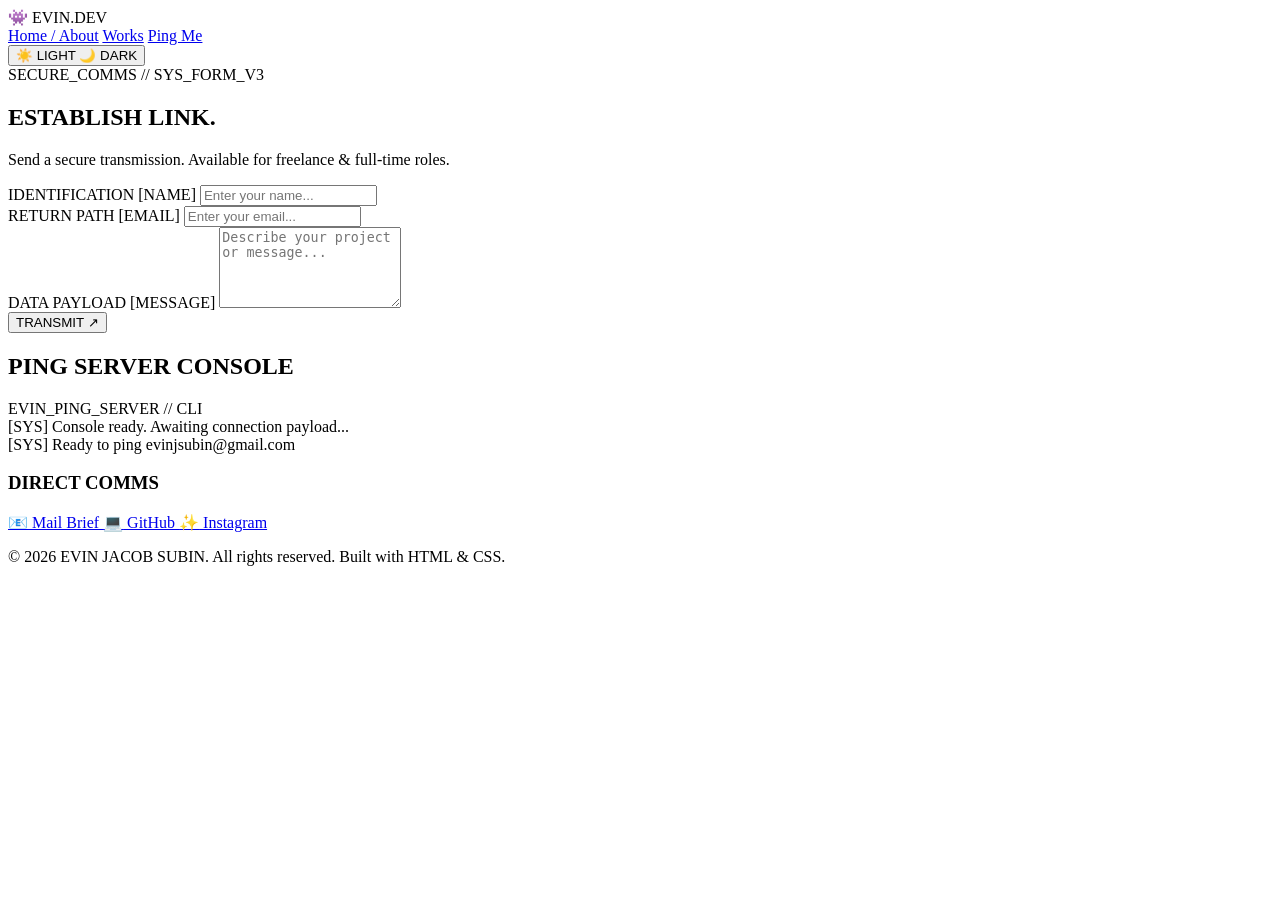
==== contact.html @ 0e0e9203 "feat: build index, projects and contact page structures" ====
<!DOCTYPE html>
<html lang="en">
<head>
  <meta charset="UTF-8">
  <meta name="viewport" content="width=device-width, initial-scale=1.0">
  <title>Contact | Evin Jacob Subin</title>
  <link rel="preconnect" href="https://fonts.googleapis.com">
  <link rel="preconnect" href="https://fonts.gstatic.com" crossorigin>
  <link href="https://fonts.googleapis.com/css2?family=Outfit:wght@400;700;900&family=VT323&display=swap" rel="stylesheet">
  <link rel="stylesheet" href="style.css">
</head>
<body>
  <div class="scanlines"></div>

  <!-- Header Navigation -->
  <header class="main-header">
    <div class="header-logo">
      <span class="logo-symbol">👾</span> EVIN.DEV
    </div>
    <nav class="nav-menu">
      <a href="index.html" class="nav-link">Home / About</a>
      <a href="projects.html" class="nav-link">Works</a>
      <a href="contact.html" class="nav-link active">Ping Me</a>
    </nav>
    <button id="theme-toggle" class="theme-btn" aria-label="Toggle visual mode">
      <span class="theme-icon-light">☀️ LIGHT</span>
      <span class="theme-icon-dark">🌙 DARK</span>
    </button>
  </header>

  <!-- Contact Container -->
  <main class="content-container">
    <div class="contact-grid">
      
      <!-- Contact Form Column -->
      <section class="form-section">
        <div class="status-sticker">
          SECURE_COMMS // SYS_FORM_V3
        </div>
        <h1 class="page-title text-glow">ESTABLISH LINK.</h1>
        <p class="page-subtitle">Send a secure transmission. Available for freelance & full-time roles.</p>
        
        <div class="contact-card">
          <form id="ping-form" class="ping-form">
            <div class="form-group">
              <label for="name" class="form-label">IDENTIFICATION [NAME]</label>
              <input type="text" id="name" name="name" required placeholder="Enter your name..." class="form-input">
            </div>

            <div class="form-group">
              <label for="email" class="form-label">RETURN PATH [EMAIL]</label>
              <input type="email" id="email" name="email" required placeholder="Enter your email..." class="form-input">
            </div>

            <div class="form-group">
              <label for="message" class="form-label">DATA PAYLOAD [MESSAGE]</label>
              <textarea id="message" name="message" required rows="5" placeholder="Describe your project or message..." class="form-textarea"></textarea>
            </div>

            <button type="submit" class="btn btn-submit w-full">
              TRANSMIT ↗
            </button>
          </form>
        </div>
      </section>

      <!-- Terminal Output / Status Column -->
      <section class="terminal-section">
        <h2 class="section-title">PING SERVER CONSOLE</h2>
        
        <div class="terminal-container">
          <div class="terminal-header">
            <span class="terminal-dot red"></span>
            <span class="terminal-dot yellow"></span>
            <span class="terminal-dot green"></span>
            <span class="terminal-title">EVIN_PING_SERVER // CLI</span>
          </div>
          <div class="terminal-body" id="terminal-body">
            <div class="terminal-line text-info">[SYS] Console ready. Awaiting connection payload...</div>
            <div class="terminal-line text-muted">[SYS] Ready to ping evinjsubin@gmail.com</div>
          </div>
        </div>

        <!-- Quick Links -->
        <div class="quick-links-card">
          <h3 class="links-title font-pixel">DIRECT COMMS</h3>
          <div class="links-grid">
            <a href="mailto:evinjsubin@gmail.com" class="link-item">
              <span class="link-icon">📧</span> Mail Brief
            </a>
            <a href="https://github.com/EVINJSUBIN" target="_blank" rel="noopener noreferrer" class="link-item">
              <span class="link-icon">💻</span> GitHub
            </a>
            <a href="https://www.instagram.com/e_v_i_n_j_s_u_b_i_n/" target="_blank" rel="noopener noreferrer" class="link-item">
              <span class="link-icon">✨</span> Instagram
            </a>
          </div>
        </div>
      </section>

    </div>
  </main>

  <footer class="main-footer">
    <p>&copy; 2026 EVIN JACOB SUBIN. All rights reserved. Built with HTML & CSS.</p>
  </footer>

  <script src="script.js"></script>
</body>
</html>
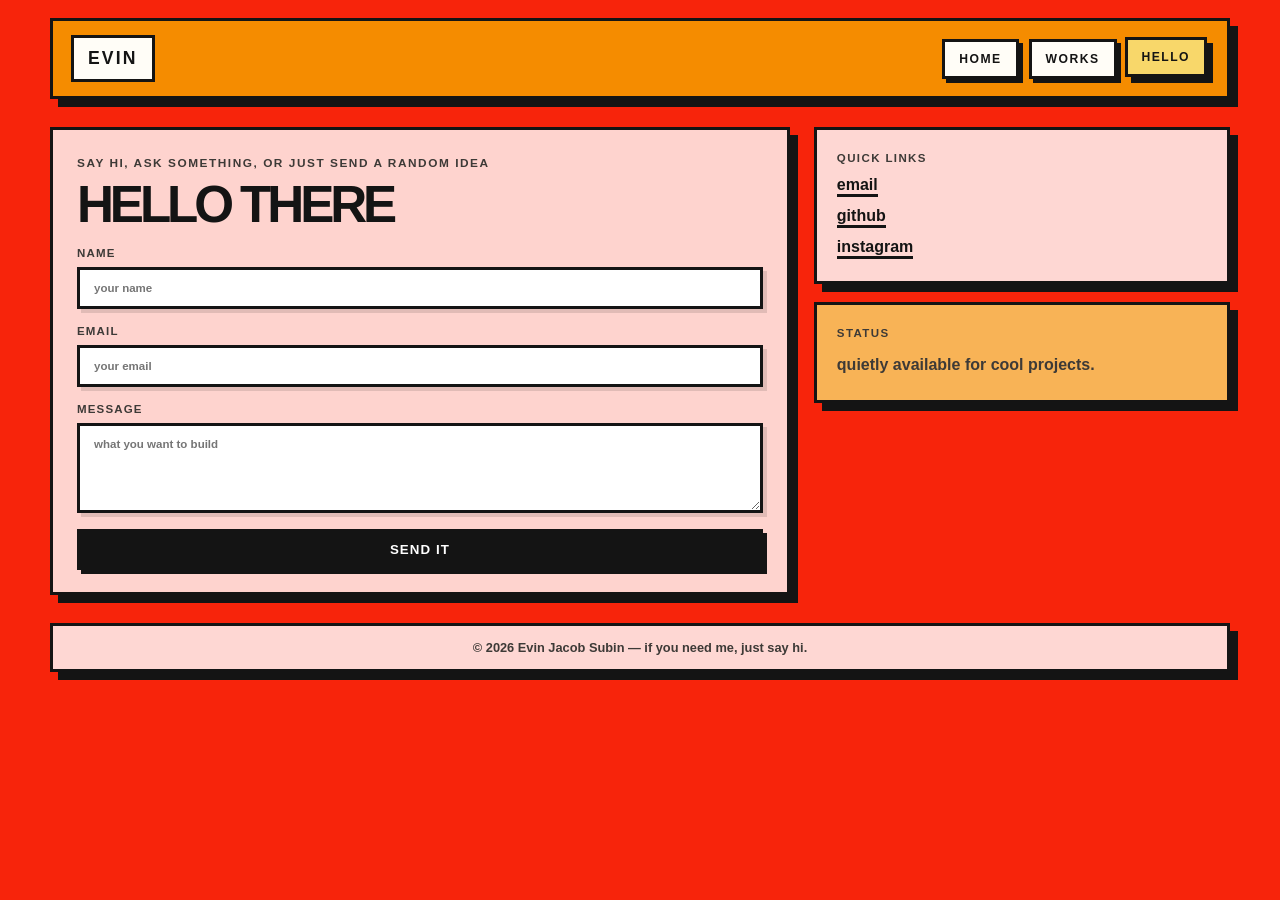
==== commit d04cf28a: "v1" ====
--- a/contact.html
+++ b/contact.html
@@ -4,105 +4,64 @@
   <meta charset="UTF-8">
   <meta name="viewport" content="width=device-width, initial-scale=1.0">
   <title>Contact | Evin Jacob Subin</title>
-  <link rel="preconnect" href="https://fonts.googleapis.com">
-  <link rel="preconnect" href="https://fonts.gstatic.com" crossorigin>
-  <link href="https://fonts.googleapis.com/css2?family=Outfit:wght@400;700;900&family=VT323&display=swap" rel="stylesheet">
   <link rel="stylesheet" href="style.css">
 </head>
 <body>
-  <div class="scanlines"></div>
+  <div class="page-bg"></div>
 
-  <!-- Header Navigation -->
-  <header class="main-header">
-    <div class="header-logo">
-      <span class="logo-symbol">👾</span> EVIN.DEV
-    </div>
-    <nav class="nav-menu">
-      <a href="index.html" class="nav-link">Home / About</a>
-      <a href="projects.html" class="nav-link">Works</a>
-      <a href="contact.html" class="nav-link active">Ping Me</a>
+  <header class="topbar">
+    <div class="brand-box">Evin</div>
+    <nav class="nav-bunch">
+      <a href="index.html" class="nav-banana">home</a>
+      <a href="projects.html" class="nav-banana">works</a>
+      <a href="contact.html" class="nav-banana active">hello</a>
     </nav>
-    <button id="theme-toggle" class="theme-btn" aria-label="Toggle visual mode">
-      <span class="theme-icon-light">☀️ LIGHT</span>
-      <span class="theme-icon-dark">🌙 DARK</span>
-    </button>
   </header>
 
-  <!-- Contact Container -->
-  <main class="content-container">
-    <div class="contact-grid">
-      
-      <!-- Contact Form Column -->
-      <section class="form-section">
-        <div class="status-sticker">
-          SECURE_COMMS // SYS_FORM_V3
+  <main class="main-shell contact-shell">
+    <section class="big-card contact-box">
+      <p class="tiny-label">say hi, ask something, or just send a random idea</p>
+      <h1 class="big-title smaller">hello there</h1>
+
+      <form class="contact-form" id="mini-form">
+        <label>
+          name
+          <input type="text" name="name" placeholder="your name" required>
+        </label>
+
+        <label>
+          email
+          <input type="email" name="email" placeholder="your email" required>
+        </label>
+
+        <label>
+          message
+          <textarea name="message" rows="5" placeholder="what you want to build" required></textarea>
+        </label>
+
+        <button type="submit" class="send-btn">send it</button>
+      </form>
+    </section>
+
+    <aside class="side-stack">
+      <div class="mini-card">
+        <p class="mini-head">quick links</p>
+        <div class="link-stack">
+          <a href="mailto:evinjsubin@gmail.com">email</a>
+          <a href="https://github.com/EVINJSUBIN" target="_blank" rel="noopener noreferrer">github</a>
+          <a href="https://www.instagram.com/e_v_i_n_j_s_u_b_i_n/" target="_blank" rel="noopener noreferrer">instagram</a>
         </div>
-        <h1 class="page-title text-glow">ESTABLISH LINK.</h1>
-        <p class="page-subtitle">Send a secure transmission. Available for freelance & full-time roles.</p>
-        
-        <div class="contact-card">
-          <form id="ping-form" class="ping-form">
-            <div class="form-group">
-              <label for="name" class="form-label">IDENTIFICATION [NAME]</label>
-              <input type="text" id="name" name="name" required placeholder="Enter your name..." class="form-input">
-            </div>
+      </div>
 
-            <div class="form-group">
-              <label for="email" class="form-label">RETURN PATH [EMAIL]</label>
-              <input type="email" id="email" name="email" required placeholder="Enter your email..." class="form-input">
-            </div>
-
-            <div class="form-group">
-              <label for="message" class="form-label">DATA PAYLOAD [MESSAGE]</label>
-              <textarea id="message" name="message" required rows="5" placeholder="Describe your project or message..." class="form-textarea"></textarea>
-            </div>
-
-            <button type="submit" class="btn btn-submit w-full">
-              TRANSMIT ↗
-            </button>
-          </form>
-        </div>
-      </section>
-
-      <!-- Terminal Output / Status Column -->
-      <section class="terminal-section">
-        <h2 class="section-title">PING SERVER CONSOLE</h2>
-        
-        <div class="terminal-container">
-          <div class="terminal-header">
-            <span class="terminal-dot red"></span>
-            <span class="terminal-dot yellow"></span>
-            <span class="terminal-dot green"></span>
-            <span class="terminal-title">EVIN_PING_SERVER // CLI</span>
-          </div>
-          <div class="terminal-body" id="terminal-body">
-            <div class="terminal-line text-info">[SYS] Console ready. Awaiting connection payload...</div>
-            <div class="terminal-line text-muted">[SYS] Ready to ping evinjsubin@gmail.com</div>
-          </div>
-        </div>
-
-        <!-- Quick Links -->
-        <div class="quick-links-card">
-          <h3 class="links-title font-pixel">DIRECT COMMS</h3>
-          <div class="links-grid">
-            <a href="mailto:evinjsubin@gmail.com" class="link-item">
-              <span class="link-icon">📧</span> Mail Brief
-            </a>
-            <a href="https://github.com/EVINJSUBIN" target="_blank" rel="noopener noreferrer" class="link-item">
-              <span class="link-icon">💻</span> GitHub
-            </a>
-            <a href="https://www.instagram.com/e_v_i_n_j_s_u_b_i_n/" target="_blank" rel="noopener noreferrer" class="link-item">
-              <span class="link-icon">✨</span> Instagram
-            </a>
-          </div>
-        </div>
-      </section>
-
-    </div>
+      <div class="mini-card mini-card-warm">
+        <p class="mini-head">status</p>
+        <p class="mini-text" id="form-status">quietly available for cool projects.</p>
+      </div>
+    </aside>
   </main>
 
-  <footer class="main-footer">
-    <p>&copy; 2026 EVIN JACOB SUBIN. All rights reserved. Built with HTML & CSS.</p>
+  <footer class="footer-box">
+    <p>© 2026 Evin Jacob Subin — if you need me, just say hi.</p>
   </footer>
 
   <script src="script.js"></script>
--- a/style.css
+++ b/style.css
@@ -0,0 +1,386 @@
+/*
+  one theme, big shapes, rough energy.
+*/
+
+:root {
+  --bg: #f4efe8;
+  --panel: #fffdf7;
+  --panel-2: #f6ddb3;
+  --ink: #141414;
+  --ink-soft: #3d3a37;
+  --line: #141414;
+  --red: #ff6a4d;
+  --yellow: #f8d76a;
+  --blue: #9bd7ff;
+  --green: #cfe8a9;
+  --pink: #f5bfd0;
+  --shadow: 8px 8px 0 #141414;
+}
+
+* { box-sizing: border-box; }
+
+html { scroll-behavior: smooth; }
+
+body {
+  margin: 0;
+  min-height: 100vh;
+  font-family: Arial, Helvetica, sans-serif;
+  color: var(--ink);
+  background-color: #f8d76a;
+  display: flex;
+  flex-direction: column;
+}
+
+img { max-width: 100%; display: block; }
+
+.page-bg {
+  position: fixed;
+  inset: 0;
+  background: rgba(248, 20, 3, 0.916);
+  z-index: 0;
+}
+
+.topbar,
+.main-shell,
+.footer-box {
+  position: relative;
+  z-index: 1;
+}
+
+.topbar {
+  width: min(1180px, calc(100% - 26px));
+  margin: 18px auto 0;
+  display: flex;
+  align-items: center;
+  justify-content: space-between;
+  gap: 18px;
+  padding: 14px 18px;
+  background: rgba(245, 147, 0, 0.941);
+  border: 3px solid var(--line);
+  box-shadow: var(--shadow);
+}
+
+.brand-box {
+  display: inline-block;
+  padding: 10px 14px;
+  border: 3px solid var(--line);
+  background: var(--panel);
+  font-size: 1.1rem;
+  font-weight: 900;
+  letter-spacing: 0.12em;
+  text-transform: uppercase;
+}
+
+.nav-bunch {
+  display: flex;
+  flex-wrap: wrap;
+  gap: 10px;
+}
+
+.nav-banana {
+  display: inline-block;
+  padding: 10px 14px;
+  border: 3px solid var(--line);
+  background: var(--panel);
+  color: var(--ink);
+  text-decoration: none;
+  font-size: 0.76rem;
+  font-weight: 900;
+  letter-spacing: 0.12em;
+  text-transform: uppercase;
+  box-shadow: 4px 4px 0 var(--line);
+}
+
+.nav-banana.active,
+.nav-banana:hover {
+  background: var(--yellow);
+  transform: translate(-2px, -2px);
+  box-shadow: 6px 6px 0 var(--line);
+}
+
+.main-shell {
+  width: min(1180px, calc(100% - 26px));
+  margin: 28px auto 0;
+  display: grid;
+  grid-template-columns: 1.6fr 0.9fr;
+  gap: 24px;
+  align-items: start;
+}
+
+.big-card,
+.mini-card,
+.project-box,
+.page-header-box {
+  background: rgba(255,255,255,0.8);
+  border: 3px solid var(--line);
+  box-shadow: var(--shadow);
+}
+
+.intro-box,
+.contact-box {
+  padding: 26px 24px 22px;
+}
+
+.tiny-label {
+  margin: 0 0 12px;
+  font-size: 0.74rem;
+  font-weight: 800;
+  letter-spacing: 0.13em;
+  text-transform: uppercase;
+  color: var(--ink-soft);
+}
+
+.big-title {
+  margin: 0;
+  font-size: clamp(3.1rem, 6vw, 7rem);
+  line-height: 0.88;
+  letter-spacing: -0.08em;
+  text-transform: uppercase;
+  font-weight: 900;
+}
+
+.big-title span {
+  display: block;
+  color: var(--red);
+  text-shadow: 5px 5px 0 rgba(20,20,20,0.1);
+}
+
+.big-title.smaller {
+  font-size: clamp(2.5rem, 4vw, 4.5rem);
+}
+
+.main-copy {
+  margin-top: 18px;
+  max-width: 620px;
+  font-size: 1.08rem;
+  line-height: 1.7;
+  font-weight: 700;
+  color: var(--ink-soft);
+}
+
+.chip-row {
+  display: flex;
+  flex-wrap: wrap;
+  gap: 10px;
+  margin-top: 22px;
+}
+
+.chip {
+  padding: 8px 12px;
+  border: 3px solid var(--line);
+  background: var(--panel);
+  font-size: 0.76rem;
+  font-weight: 800;
+  letter-spacing: 0.12em;
+  text-transform: uppercase;
+}
+
+.side-stack {
+  display: grid;
+  gap: 18px;
+}
+
+.mini-card {
+  padding: 22px 20px;
+  background: rgba(255,255,255,0.82);
+}
+
+.mini-card-warm {
+  background: rgba(248, 215, 106, 0.8);
+}
+
+.mini-head {
+  margin: 0 0 12px;
+  font-size: 0.72rem;
+  font-weight: 900;
+  letter-spacing: 0.12em;
+  text-transform: uppercase;
+  color: var(--ink-soft);
+}
+
+.tiny-list {
+  margin: 0;
+  padding-left: 20px;
+  line-height: 1.8;
+  font-weight: 700;
+}
+
+.mini-text {
+  margin: 0;
+  line-height: 1.7;
+  font-weight: 700;
+  color: var(--ink-soft);
+}
+
+.page-header-box {
+  grid-column: 1 / -1;
+  padding: 22px 24px;
+}
+
+.info-grid {
+  width: min(1180px, calc(100% - 26px));
+  margin: 24px auto 0;
+  display: grid;
+  grid-template-columns: repeat(auto-fit, minmax(260px, 1fr));
+  gap: 20px;
+}
+
+.info-box {
+  padding: 22px 20px;
+  background: rgba(255,255,255,0.82);
+  border: 3px solid var(--line);
+  box-shadow: var(--shadow);
+}
+
+.info-box-warm {
+  background: rgba(248, 215, 106, 0.8);
+}
+
+.project-grid {
+  grid-column: 1 / -1;
+  display: grid;
+  grid-template-columns: repeat(auto-fit, minmax(240px, 1fr));
+  gap: 18px;
+}
+
+.project-box {
+  padding: 22px 18px;
+  background: rgba(255,255,255,0.82);
+}
+
+.box-blue { background: rgba(155, 215, 255, 0.86); }
+.box-yellow { background: rgba(248, 215, 106, 0.85); }
+.box-pink { background: rgba(245, 191, 208, 0.88); }
+.box-green { background: rgba(207, 232, 169, 0.85); }
+
+.project-tag {
+  margin: 0 0 10px;
+  font-size: 0.7rem;
+  font-weight: 900;
+  letter-spacing: 0.12em;
+  text-transform: uppercase;
+  color: var(--ink-soft);
+}
+
+.project-box h2 {
+  margin: 0 0 10px;
+  font-size: 1.9rem;
+  line-height: 1;
+  font-weight: 900;
+}
+
+.project-box p {
+  margin: 0;
+  line-height: 1.6;
+  font-weight: 700;
+  color: var(--ink-soft);
+}
+
+.tiny-gap {
+  margin-top: 18px;
+  margin-bottom: 18px;
+}
+
+.link-btn,
+.send-btn {
+  display: inline-block;
+  padding: 10px 18px;
+  background: var(--ink);
+  color: white;
+  border: 3px solid var(--line);
+  text-decoration: none;
+  font-weight: 900;
+  letter-spacing: 0.08em;
+  text-transform: uppercase;
+  box-shadow: 4px 4px 0 var(--line);
+}
+
+.link-btn:hover,
+.send-btn:hover {
+  transform: translate(-2px, -2px);
+  box-shadow: 6px 6px 0 var(--line);
+}
+
+.contact-form {
+  display: grid;
+  gap: 16px;
+  margin-top: 20px;
+}
+
+.contact-form label {
+  display: grid;
+  gap: 8px;
+  font-size: 0.72rem;
+  font-weight: 900;
+  letter-spacing: 0.1em;
+  text-transform: uppercase;
+  color: var(--ink-soft);
+}
+
+.contact-form input,
+.contact-form textarea {
+  width: 100%;
+  border: 3px solid var(--line);
+  padding: 12px 14px;
+  background: #fff;
+  color: var(--ink);
+  font: inherit;
+  font-weight: 700;
+  box-shadow: 4px 4px 0 rgba(20,20,20,0.12);
+}
+
+.contact-form input:focus,
+.contact-form textarea:focus {
+  outline: none;
+  background: var(--yellow);
+}
+
+.link-stack {
+  display: grid;
+  gap: 10px;
+}
+
+.link-stack a {
+  width: fit-content;
+  color: var(--ink);
+  text-decoration: none;
+  border-bottom: 3px solid var(--ink);
+  font-weight: 800;
+}
+
+.footer-box {
+  width: min(1180px, calc(100% - 26px));
+  margin: 28px auto 30px;
+  background: rgba(255,255,255,0.82);
+  border: 3px solid var(--line);
+  box-shadow: var(--shadow);
+  padding: 14px 18px;
+  text-align: center;
+}
+
+.footer-box p {
+  margin: 0;
+  font-size: 0.8rem;
+  font-weight: 700;
+  color: var(--ink-soft);
+}
+
+@media (max-width: 760px) {
+  .topbar {
+    flex-direction: column;
+    align-items: flex-start;
+  }
+
+  .main-shell {
+    grid-template-columns: 1fr;
+  }
+
+  .big-title {
+    letter-spacing: -0.06em;
+  }
+}
+
+/*
+  This was supposed to be a tiny CSS cleanup.
+  Instead, it became a personality trait. Works anyway.
+*/
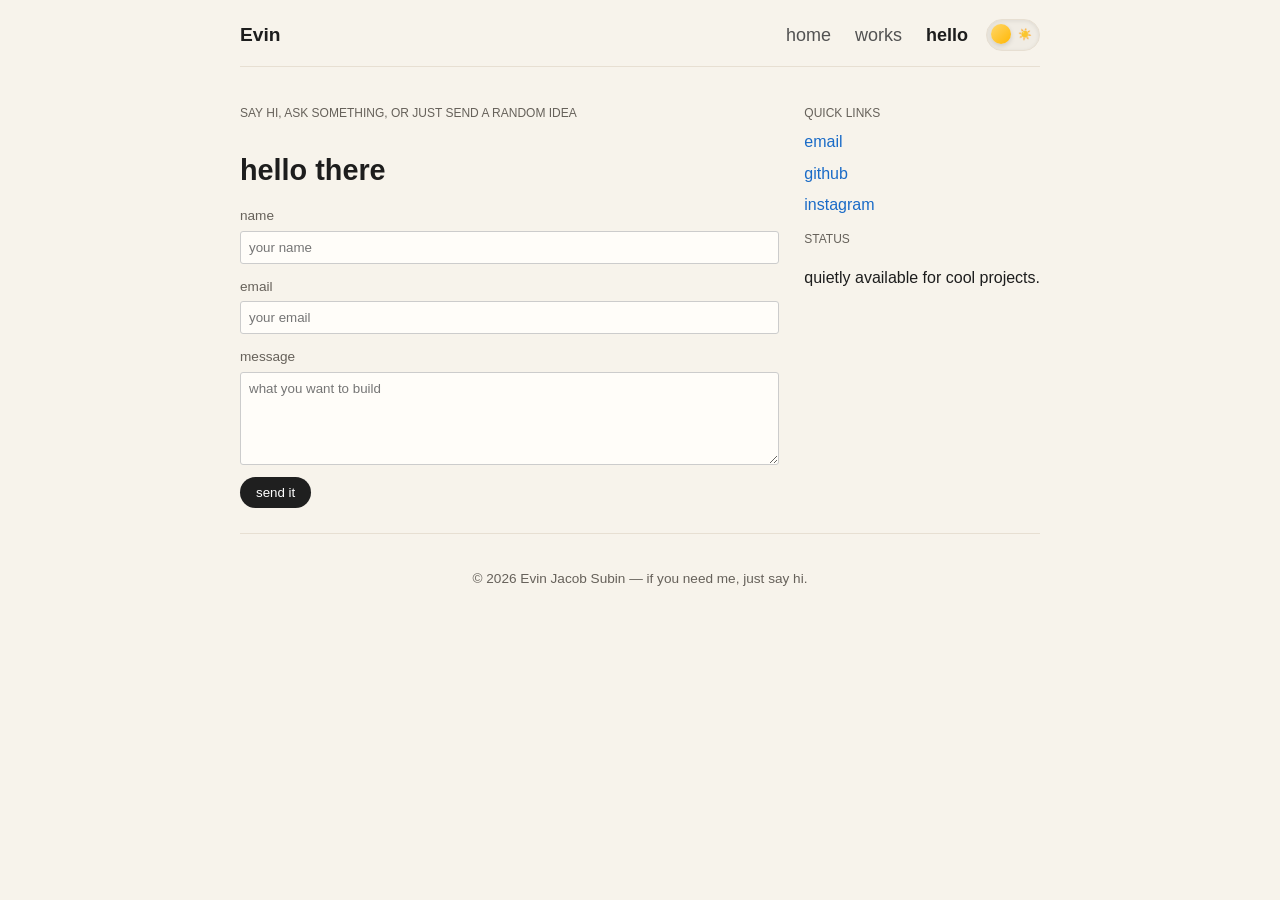
==== commit bee3f1a9: "compelet handwritten" ====
--- a/contact.html
+++ b/contact.html
@@ -9,15 +9,25 @@
 <body>
   <div class="page-bg"></div>
 
+  <!--
+    I am finaly geting the old vibes like we used to manualy debug the code,
+    go on stackoverflow or w3schools ai has changed lot of things.
+  -->
+  <!-- Header: basically the little menu bar that says "I have a website and I know where to click." -->
   <header class="topbar">
     <div class="brand-box">Evin</div>
     <nav class="nav-bunch">
       <a href="index.html" class="nav-banana">home</a>
       <a href="projects.html" class="nav-banana">works</a>
       <a href="contact.html" class="nav-banana active">hello</a>
+      <label class="theme-switch" aria-label="toggle theme">
+        <input id="theme-toggle" type="checkbox" />
+        <span class="slider"></span>
+      </label>
     </nav>
   </header>
 
+  <!-- Main contact section: the part where the website finally asks for a real message instead of pretending to be shy. -->
   <main class="main-shell contact-shell">
     <section class="big-card contact-box">
       <p class="tiny-label">say hi, ask something, or just send a random idea</p>
@@ -26,17 +36,17 @@
       <form class="contact-form" id="mini-form">
         <label>
           name
-          <input type="text" name="name" placeholder="your name" required>
+          <input id="name" type="text" name="name" placeholder="your name" required>
         </label>
 
         <label>
           email
-          <input type="email" name="email" placeholder="your email" required>
+          <input id="email" type="email" name="email" placeholder="your email" required>
         </label>
 
         <label>
           message
-          <textarea name="message" rows="5" placeholder="what you want to build" required></textarea>
+          <textarea id="message" name="message" rows="5" placeholder="what you want to build" required></textarea>
         </label>
 
         <button type="submit" class="send-btn">send it</button>
--- a/style.css
+++ b/style.css
@@ -1,386 +1,287 @@
-/*
-  one theme, big shapes, rough energy.
-*/
-
 :root {
-  --bg: #f4efe8;
-  --panel: #fffdf7;
-  --panel-2: #f6ddb3;
-  --ink: #141414;
-  --ink-soft: #3d3a37;
-  --line: #141414;
-  --red: #ff6a4d;
-  --yellow: #f8d76a;
-  --blue: #9bd7ff;
-  --green: #cfe8a9;
-  --pink: #f5bfd0;
-  --shadow: 8px 8px 0 #141414;
-}
-
-* { box-sizing: border-box; }
-
-html { scroll-behavior: smooth; }
+  --bg: #f7f3eb;
+  --bg-soft: #f0ece4;
+  --panel: #fffdf9;
+  --panel-alt: #f3efe8;
+  --line: #e7dfd2;
+  --text: #1d1d1d;
+  --muted: #66615a;
+  --link: #1a6bc7;
+  --button: #1f1f1f;
+  --button-text: #ffffff;
+  --nav-text: #525252;
+  --shadow: rgba(18, 18, 18, 0.08);
+}
+
+body.dark-theme {
+  --bg: #141b20;
+  --bg-soft: #1d282d;
+  --panel: #1c252a;
+  --panel-alt: #1f2d33;
+  --line: #2e3a40;
+  --text: #edf3f7;
+  --muted: #b7c4cc;
+  --link: #90c8ff;
+  --button: #f1f7fb;
+  --button-text: #101619;
+  --nav-text: #d7e5eb;
+  --shadow: rgba(0, 0, 0, 0.24);
+}
 
 body {
-  margin: 0;
-  min-height: 100vh;
-  font-family: Arial, Helvetica, sans-serif;
-  color: var(--ink);
-  background-color: #f8d76a;
-  display: flex;
-  flex-direction: column;
-}
-
-img { max-width: 100%; display: block; }
+  font-family: sans-serif;
+  max-width: 800px;
+  margin: 0 auto;
+  padding: 20px;
+  background: var(--bg);
+  color: var(--text);
+  line-height: 1.6;
+  transition: background 0.25s ease, color 0.25s ease;
+}
 
 .page-bg {
-  position: fixed;
-  inset: 0;
-  background: rgba(248, 20, 3, 0.916);
-  z-index: 0;
-}
-
-.topbar,
-.main-shell,
-.footer-box {
-  position: relative;
-  z-index: 1;
+  display: none;
 }
 
 .topbar {
-  width: min(1180px, calc(100% - 26px));
-  margin: 18px auto 0;
-  display: flex;
+  display: flex;
+  justify-content: space-between;
   align-items: center;
-  justify-content: space-between;
-  gap: 18px;
-  padding: 14px 18px;
-  background: rgba(245, 147, 0, 0.941);
-  border: 3px solid var(--line);
-  box-shadow: var(--shadow);
+  border-bottom: 1px solid var(--line);
+  padding-bottom: 15px;
+  margin-bottom: 25px;
+}
+
+.nav-bunch {
+  display: flex;
+  align-items: center;
+  gap: 12px;
 }
 
 .brand-box {
-  display: inline-block;
-  padding: 10px 14px;
-  border: 3px solid var(--line);
-  background: var(--panel);
-  font-size: 1.1rem;
-  font-weight: 900;
-  letter-spacing: 0.12em;
-  text-transform: uppercase;
-}
-
-.nav-bunch {
-  display: flex;
-  flex-wrap: wrap;
-  gap: 10px;
+  font-weight: bold;
+  font-size: 1.2rem;
 }
 
 .nav-banana {
-  display: inline-block;
-  padding: 10px 14px;
-  border: 3px solid var(--line);
-  background: var(--panel);
-  color: var(--ink);
   text-decoration: none;
-  font-size: 0.76rem;
-  font-weight: 900;
-  letter-spacing: 0.12em;
-  text-transform: uppercase;
-  box-shadow: 4px 4px 0 var(--line);
+  color: var(--nav-text);
+  margin-left: 12px;
+  font-size: large;
+  transition: color 0.2s ease;
 }
 
 .nav-banana.active,
 .nav-banana:hover {
-  background: var(--yellow);
-  transform: translate(-2px, -2px);
-  box-shadow: 6px 6px 0 var(--line);
+  color: var(--text);
+  font-weight: bold;
 }
 
 .main-shell {
-  width: min(1180px, calc(100% - 26px));
-  margin: 28px auto 0;
-  display: grid;
-  grid-template-columns: 1.6fr 0.9fr;
-  gap: 24px;
-  align-items: start;
+  display: flex;
+  gap: 25px;
+  flex-wrap: wrap;
+  margin-bottom: 25px;
 }
 
 .big-card,
-.mini-card,
-.project-box,
-.page-header-box {
-  background: rgba(255,255,255,0.8);
-  border: 3px solid var(--line);
-  box-shadow: var(--shadow);
-}
-
 .intro-box,
 .contact-box {
-  padding: 26px 24px 22px;
-}
-
-.tiny-label {
-  margin: 0 0 12px;
-  font-size: 0.74rem;
-  font-weight: 800;
-  letter-spacing: 0.13em;
+  flex: 2;
+  min-width: 280px;
+}
+
+
+
+h1,
+.big-title {
+  font-size: 1.8rem;
+  margin-bottom: 12px;
+}
+
+.tiny-label,
+.mini-head,
+.project-tag {
+  font-size: 0.75rem;
+  color: var(--muted);
   text-transform: uppercase;
-  color: var(--ink-soft);
-}
-
-.big-title {
-  margin: 0;
-  font-size: clamp(3.1rem, 6vw, 7rem);
-  line-height: 0.88;
-  letter-spacing: -0.08em;
-  text-transform: uppercase;
-  font-weight: 900;
-}
-
-.big-title span {
-  display: block;
-  color: var(--red);
-  text-shadow: 5px 5px 0 rgba(20,20,20,0.1);
-}
-
-.big-title.smaller {
-  font-size: clamp(2.5rem, 4vw, 4.5rem);
-}
-
-.main-copy {
-  margin-top: 18px;
-  max-width: 620px;
-  font-size: 1.08rem;
-  line-height: 1.7;
-  font-weight: 700;
-  color: var(--ink-soft);
-}
-
-.chip-row {
-  display: flex;
-  flex-wrap: wrap;
-  gap: 10px;
-  margin-top: 22px;
-}
-
-.chip {
-  padding: 8px 12px;
-  border: 3px solid var(--line);
-  background: var(--panel);
-  font-size: 0.76rem;
-  font-weight: 800;
-  letter-spacing: 0.12em;
-  text-transform: uppercase;
-}
-
-.side-stack {
-  display: grid;
-  gap: 18px;
-}
-
-.mini-card {
-  padding: 22px 20px;
-  background: rgba(255,255,255,0.82);
-}
-
-.mini-card-warm {
-  background: rgba(248, 215, 106, 0.8);
-}
-
-.mini-head {
-  margin: 0 0 12px;
-  font-size: 0.72rem;
-  font-weight: 900;
-  letter-spacing: 0.12em;
-  text-transform: uppercase;
-  color: var(--ink-soft);
-}
-
-.tiny-list {
-  margin: 0;
-  padding-left: 20px;
-  line-height: 1.8;
-  font-weight: 700;
-}
-
-.mini-text {
-  margin: 0;
-  line-height: 1.7;
-  font-weight: 700;
-  color: var(--ink-soft);
-}
-
-.page-header-box {
-  grid-column: 1 / -1;
-  padding: 22px 24px;
-}
-
+  margin-bottom: 6px;
+}
+
+.main-copy,
+p {
+  margin-bottom: 12px;
+}
+
+.link-stack {
+  display: flex;
+  flex-direction: column;
+  gap: 6px;
+}
+
+.link-stack a {
+  color: var(--link);
+  text-decoration: none;
+}
+
+.project-grid,
 .info-grid {
-  width: min(1180px, calc(100% - 26px));
-  margin: 24px auto 0;
-  display: grid;
-  grid-template-columns: repeat(auto-fit, minmax(260px, 1fr));
-  gap: 20px;
-}
-
-.info-box {
-  padding: 22px 20px;
-  background: rgba(255,255,255,0.82);
-  border: 3px solid var(--line);
-  box-shadow: var(--shadow);
-}
-
-.info-box-warm {
-  background: rgba(248, 215, 106, 0.8);
-}
-
-.project-grid {
-  grid-column: 1 / -1;
   display: grid;
   grid-template-columns: repeat(auto-fit, minmax(240px, 1fr));
-  gap: 18px;
-}
-
-.project-box {
-  padding: 22px 18px;
-  background: rgba(255,255,255,0.82);
-}
-
-.box-blue { background: rgba(155, 215, 255, 0.86); }
-.box-yellow { background: rgba(248, 215, 106, 0.85); }
-.box-pink { background: rgba(245, 191, 208, 0.88); }
-.box-green { background: rgba(207, 232, 169, 0.85); }
-
-.project-tag {
-  margin: 0 0 10px;
-  font-size: 0.7rem;
-  font-weight: 900;
-  letter-spacing: 0.12em;
-  text-transform: uppercase;
-  color: var(--ink-soft);
-}
-
-.project-box h2 {
-  margin: 0 0 10px;
-  font-size: 1.9rem;
-  line-height: 1;
-  font-weight: 900;
-}
-
-.project-box p {
-  margin: 0;
-  line-height: 1.6;
-  font-weight: 700;
-  color: var(--ink-soft);
-}
-
-.tiny-gap {
-  margin-top: 18px;
-  margin-bottom: 18px;
+  gap: 15px;
+  margin-bottom: 25px;
+}
+
+.project-box,
+.info-box, {
+  background: var(--panel);
+  border: 1px solid var(--line);
+  padding: 16px;
+  border-radius: 10px;
+  box-shadow: 0 4px 10px var(--shadow);
 }
 
 .link-btn,
 .send-btn {
   display: inline-block;
-  padding: 10px 18px;
-  background: var(--ink);
-  color: white;
-  border: 3px solid var(--line);
+  background: var(--button);
+  color: var(--button-text);
   text-decoration: none;
-  font-weight: 900;
-  letter-spacing: 0.08em;
-  text-transform: uppercase;
-  box-shadow: 4px 4px 0 var(--line);
+  padding: 8px 16px;
+  border-radius: 999px;
+  border: none;
+  cursor: pointer;
+  width: fit-content;
+  transition: transform 0.2s ease, opacity 0.2s ease, background 0.2s ease;
 }
 
 .link-btn:hover,
 .send-btn:hover {
-  transform: translate(-2px, -2px);
-  box-shadow: 6px 6px 0 var(--line);
+  transform: translateY(-1px);
+  opacity: 0.95;
 }
 
 .contact-form {
-  display: grid;
-  gap: 16px;
-  margin-top: 20px;
+  display: flex;
+  flex-direction: column;
+  gap: 12px;
 }
 
 .contact-form label {
-  display: grid;
-  gap: 8px;
-  font-size: 0.72rem;
-  font-weight: 900;
-  letter-spacing: 0.1em;
-  text-transform: uppercase;
-  color: var(--ink-soft);
-}
-
-.contact-form input,
-.contact-form textarea {
+  display: flex;
+  flex-direction: column;
+  font-size: 0.85rem;
+  color: var(--muted);
+}
+
+input,
+textarea {
   width: 100%;
-  border: 3px solid var(--line);
-  padding: 12px 14px;
-  background: #fff;
-  color: var(--ink);
-  font: inherit;
-  font-weight: 700;
-  box-shadow: 4px 4px 0 rgba(20,20,20,0.12);
-}
-
-.contact-form input:focus,
-.contact-form textarea:focus {
-  outline: none;
-  background: var(--yellow);
-}
-
-.link-stack {
-  display: grid;
-  gap: 10px;
-}
-
-.link-stack a {
-  width: fit-content;
-  color: var(--ink);
-  text-decoration: none;
-  border-bottom: 3px solid var(--ink);
-  font-weight: 800;
+  padding: 10px 12px;
+  border: 1px solid var(--line);
+  border-radius: 8px;
+  background: var(--panel);
+  color: var(--text);
+  font-family: inherit;
+  margin-top: 4px;
+  box-sizing: border-box;
 }
 
 .footer-box {
-  width: min(1180px, calc(100% - 26px));
-  margin: 28px auto 30px;
-  background: rgba(255,255,255,0.82);
-  border: 3px solid var(--line);
-  box-shadow: var(--shadow);
-  padding: 14px 18px;
+  border-top: 1px solid var(--line);
+  padding-top: 20px;
   text-align: center;
-}
-
-.footer-box p {
-  margin: 0;
-  font-size: 0.8rem;
-  font-weight: 700;
-  color: var(--ink-soft);
-}
-
-@media (max-width: 760px) {
-  .topbar {
-    flex-direction: column;
-    align-items: flex-start;
-  }
-
-  .main-shell {
-    grid-template-columns: 1fr;
-  }
-
-  .big-title {
-    letter-spacing: -0.06em;
-  }
-}
-
-/*
-  This was supposed to be a tiny CSS cleanup.
-  Instead, it became a personality trait. Works anyway.
-*/
+  color: var(--muted);
+  font-size: 0.85rem;
+}
+
+.theme-switch {
+  position: relative;
+  display: inline-flex;
+  align-items: center;
+  width: 54px;
+  height: 30px;
+  margin-left: 6px;
+}
+
+.theme-switch input {
+  opacity: 0;
+  width: 0;
+  height: 0;
+  position: absolute;
+}
+
+.theme-switch .slider {
+  position: relative;
+  width: 100%;
+  height: 100%;
+  display: block;
+  background: var(--bg-soft);
+  border: 1px solid var(--line);
+  border-radius: 999px;
+  transition: background 0.25s ease, border-color 0.25s ease;
+  box-shadow: inset 0 1px 4px rgba(0, 0, 0, 0.08);
+}
+
+.theme-switch .slider::before {
+  content: "";
+  position: absolute;
+  width: 20px;
+  height: 20px;
+  left: 4px;
+  top: 4px;
+  border-radius: 50%;
+  background: linear-gradient(135deg, #ffd76b, #ffb703);
+  box-shadow: 0 2px 5px rgba(0, 0, 0, 0.15);
+  transition: transform 0.25s ease, background 0.25s ease;
+}
+
+.theme-switch .slider::after {
+  content: "☀️";
+  position: absolute;
+  right: 7px;
+  top: 50%;
+  transform: translateY(-50%);
+  font-size: 11px;
+  opacity: 0.9;
+}
+
+.theme-switch input:checked + .slider {
+  background: #1d2d38;
+}
+
+.theme-switch input:checked + .slider::before {
+  transform: translateX(24px);
+  background: linear-gradient(135deg, #e7f0ff, #a7c8ff);
+}
+
+.theme-switch input:checked + .slider::after {
+  content: "🌙";
+  right: auto;
+  left: 7px;
+}
+
+.theme-switch:hover .slider {
+  background: #e2e7ed;
+}
+
+body.dark-theme .theme-switch:hover .slider {
+  background: #2c3941;
+}
+}
+
+.contact-form label {
+  display: flex;
+  flex-direction: column;
+  font-size: 0.85rem;
+  color: #555;
+}
+
+input, textarea {
+  width: 100%;
+  padding: 8px;
+  border: 1px solid #ccc;
+  border-radius: 3px;
+  font-family: inherit;
+  margin-top: 4px;
+}
